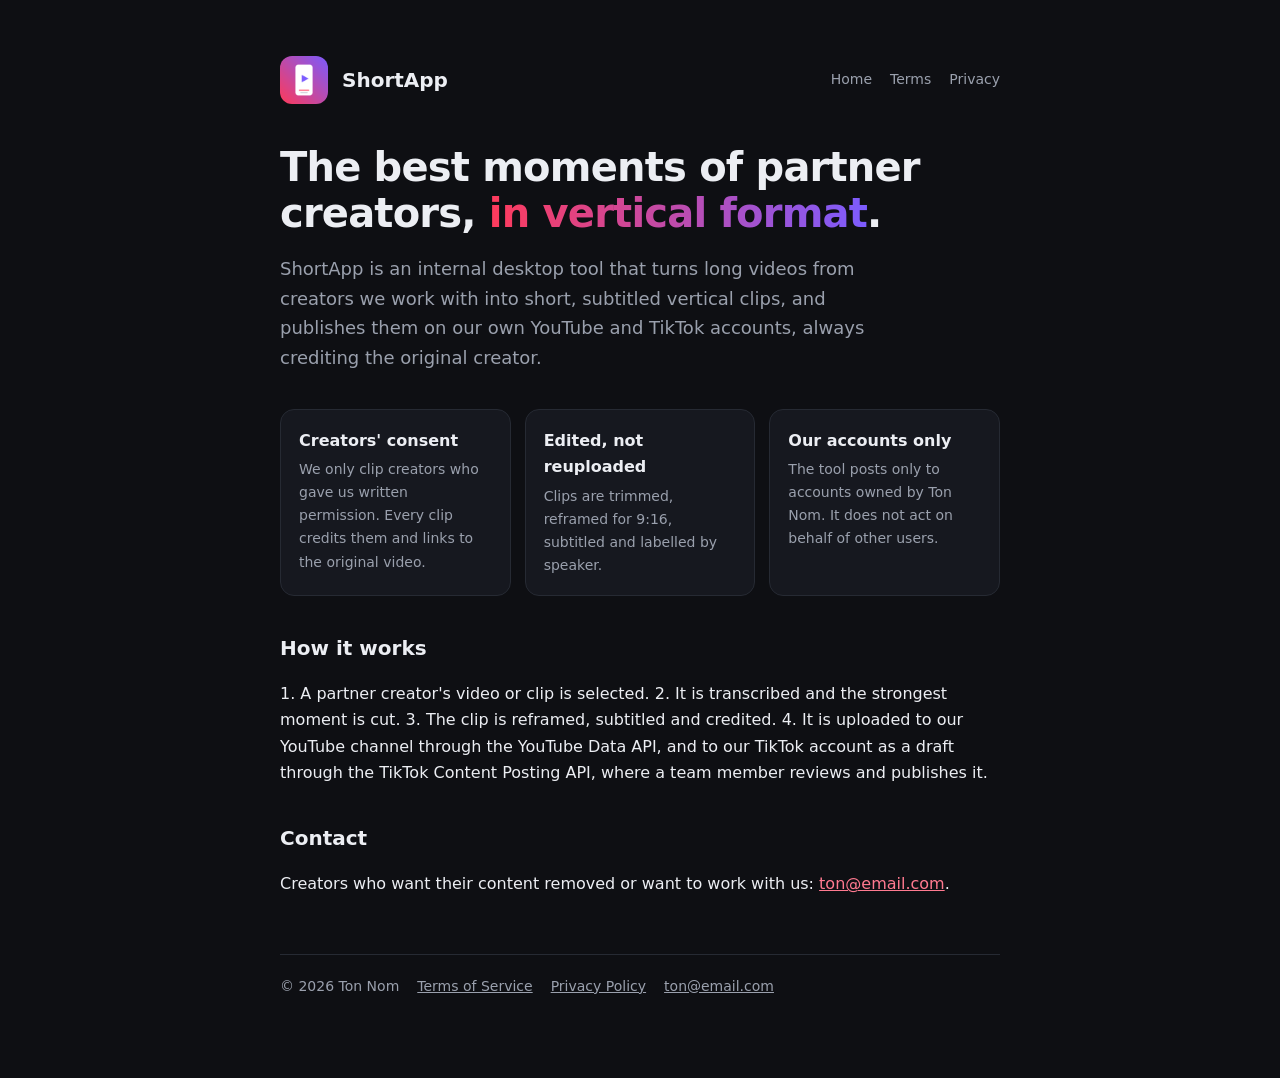
==== index.html @ fb967c8e "Site ShortApp" ====
<!doctype html><html lang="en"><head><meta charset="utf-8"><meta name="viewport" content="width=device-width,initial-scale=1">
<title>ShortApp — short clips from partner creators</title><link rel="icon" href="icon.png"><link rel="stylesheet" href="style.css"></head>
<body><main><header><img src="icon.png" alt=""><span class="name">ShortApp</span><nav><a href="index.html">Home</a><a href="terms.html">Terms</a><a href="privacy.html">Privacy</a></nav></header>
<h1>The best moments of partner creators, <span class="grad">in vertical format</span>.</h1>
<p class="lead">ShortApp is an internal desktop tool that turns long videos from creators we work with into short, subtitled vertical clips, and publishes them on our own YouTube and TikTok accounts, always crediting the original creator.</p>
<div class="cards">
<div class="card"><b>Creators' consent</b><p>We only clip creators who gave us written permission. Every clip credits them and links to the original video.</p></div>
<div class="card"><b>Edited, not reuploaded</b><p>Clips are trimmed, reframed for 9:16, subtitled and labelled by speaker.</p></div>
<div class="card"><b>Our accounts only</b><p>The tool posts only to accounts owned by Ton Nom. It does not act on behalf of other users.</p></div>
</div>
<h2>How it works</h2>
<p>1. A partner creator's video or clip is selected. 2. It is transcribed and the strongest moment is cut. 3. The clip is reframed, subtitled and credited. 4. It is uploaded to our YouTube channel through the YouTube Data API, and to our TikTok account as a draft through the TikTok Content Posting API, where a team member reviews and publishes it.</p>
<h2>Contact</h2><p>Creators who want their content removed or want to work with us: <a href="mailto:ton@email.com">ton@email.com</a>.</p>
<footer><span>© 2026 Ton Nom</span><a href="terms.html">Terms of Service</a><a href="privacy.html">Privacy Policy</a><a href="mailto:ton@email.com">ton@email.com</a></footer></main></body></html>
---- style.css ----
:root{--bg:#0e0f13;--card:#16181f;--text:#eceef3;--muted:#9aa0ad;--accent:#ff3b5c;--accent2:#7c5cff;--line:#262a33}
*{box-sizing:border-box}body{margin:0;background:var(--bg);color:var(--text);font:16px/1.65 Inter,system-ui,-apple-system,Segoe UI,Roboto,sans-serif}
a{color:#ff7a90}main{max-width:760px;margin:0 auto;padding:56px 20px 80px}
header{display:flex;align-items:center;gap:14px;margin-bottom:40px}header img{width:48px;height:48px;border-radius:12px}
header .name{font-weight:700;font-size:20px}nav{margin-left:auto;display:flex;gap:18px;font-size:14px}nav a{color:var(--muted);text-decoration:none}nav a:hover{color:var(--text)}
h1{font-size:40px;line-height:1.15;margin:0 0 16px;letter-spacing:-.02em}h2{font-size:20px;margin:36px 0 8px}
.lead{color:var(--muted);font-size:18px;max-width:600px}.grad{background:linear-gradient(90deg,var(--accent),var(--accent2));-webkit-background-clip:text;background-clip:text;color:transparent}
.cards{display:grid;grid-template-columns:repeat(auto-fit,minmax(200px,1fr));gap:14px;margin:36px 0}
.card{background:var(--card);border:1px solid var(--line);border-radius:14px;padding:18px}.card b{display:block;margin-bottom:4px}.card p{margin:0;color:var(--muted);font-size:14px}
.doc p,.doc li{color:#cfd3dc}.updated{color:var(--muted);font-size:14px}
footer{margin-top:56px;padding-top:20px;border-top:1px solid var(--line);color:var(--muted);font-size:14px;display:flex;gap:18px;flex-wrap:wrap}footer a{color:var(--muted)}
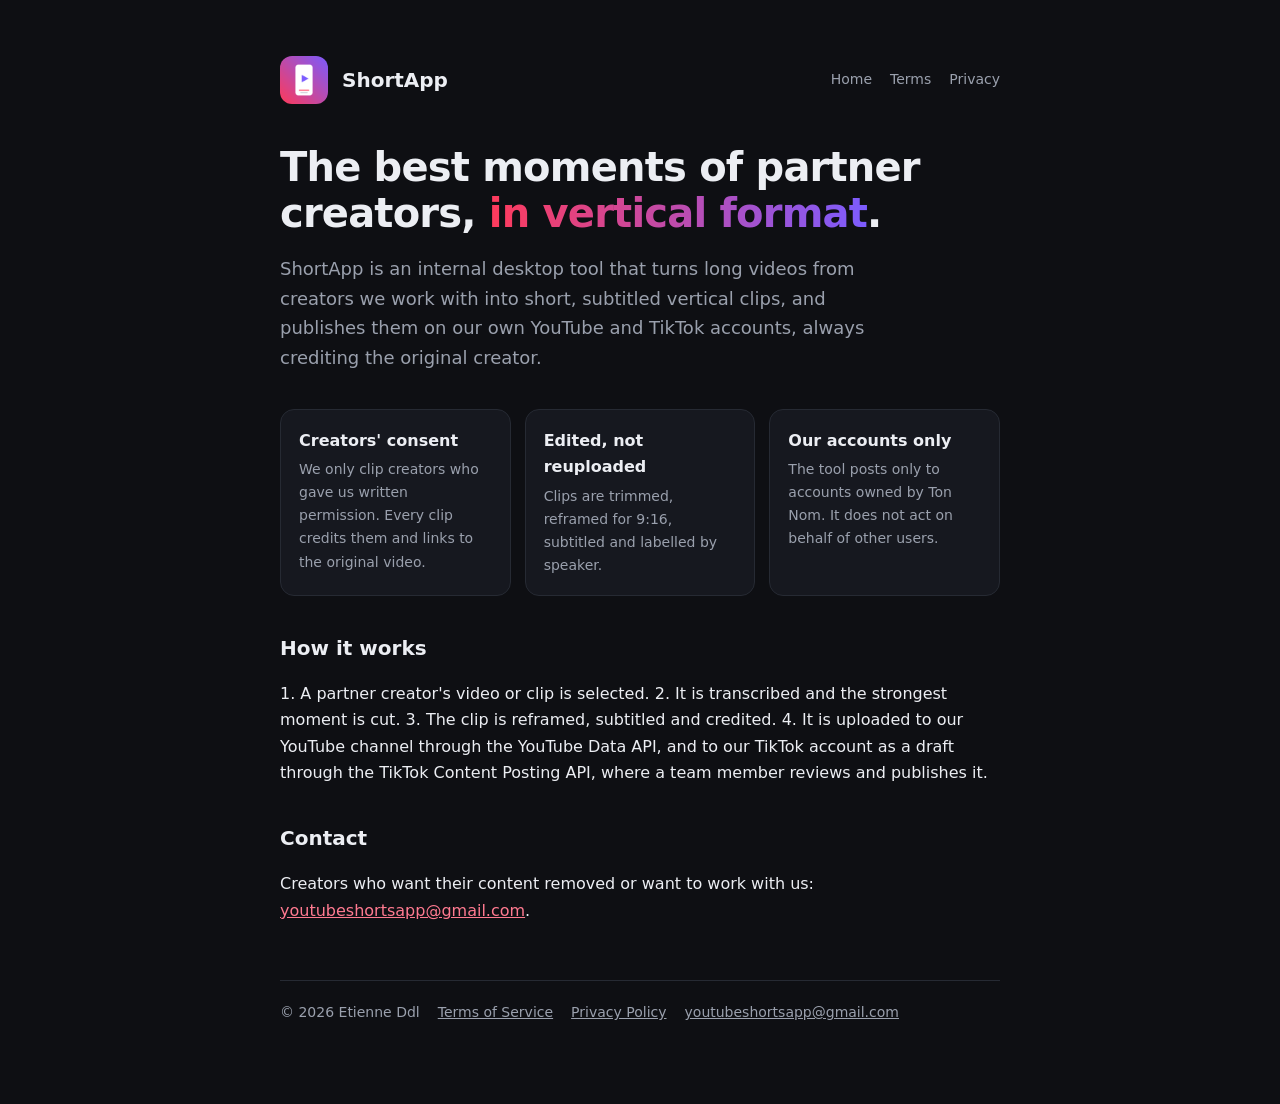
==== commit 65b546e5: "Site ShortApp" ====
--- a/index.html
+++ b/index.html
@@ -10,5 +10,5 @@
 </div>
 <h2>How it works</h2>
 <p>1. A partner creator's video or clip is selected. 2. It is transcribed and the strongest moment is cut. 3. The clip is reframed, subtitled and credited. 4. It is uploaded to our YouTube channel through the YouTube Data API, and to our TikTok account as a draft through the TikTok Content Posting API, where a team member reviews and publishes it.</p>
-<h2>Contact</h2><p>Creators who want their content removed or want to work with us: <a href="mailto:ton@email.com">ton@email.com</a>.</p>
-<footer><span>© 2026 Ton Nom</span><a href="terms.html">Terms of Service</a><a href="privacy.html">Privacy Policy</a><a href="mailto:ton@email.com">ton@email.com</a></footer></main></body></html>
+<h2>Contact</h2><p>Creators who want their content removed or want to work with us: <a href="mailto:youtubeshortsapp@gmail.com">youtubeshortsapp@gmail.com</a>.</p>
+<footer><span>© 2026 Etienne Ddl</span><a href="terms.html">Terms of Service</a><a href="privacy.html">Privacy Policy</a><a href="mailto:youtubeshortsapp@gmail.com">youtubeshortsapp@gmail.com</a></footer></main></body></html>
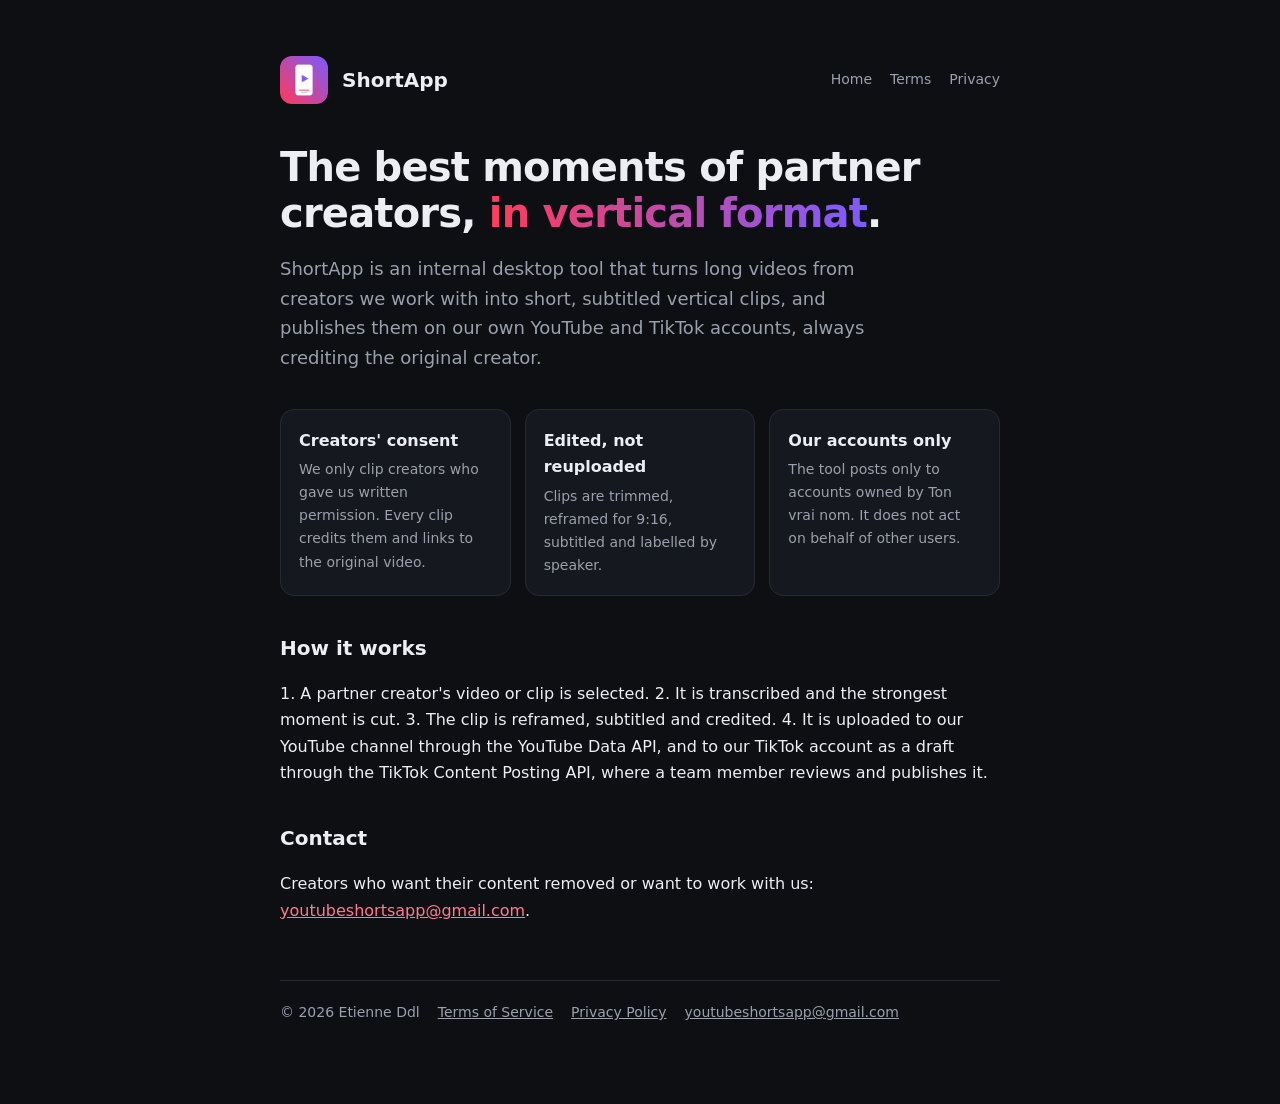
==== commit 39925372: "Coordonnées" ====
--- a/index.html
+++ b/index.html
@@ -6,7 +6,7 @@
 <div class="cards">
 <div class="card"><b>Creators' consent</b><p>We only clip creators who gave us written permission. Every clip credits them and links to the original video.</p></div>
 <div class="card"><b>Edited, not reuploaded</b><p>Clips are trimmed, reframed for 9:16, subtitled and labelled by speaker.</p></div>
-<div class="card"><b>Our accounts only</b><p>The tool posts only to accounts owned by Ton Nom. It does not act on behalf of other users.</p></div>
+<div class="card"><b>Our accounts only</b><p>The tool posts only to accounts owned by Ton vrai nom. It does not act on behalf of other users.</p></div>
 </div>
 <h2>How it works</h2>
 <p>1. A partner creator's video or clip is selected. 2. It is transcribed and the strongest moment is cut. 3. The clip is reframed, subtitled and credited. 4. It is uploaded to our YouTube channel through the YouTube Data API, and to our TikTok account as a draft through the TikTok Content Posting API, where a team member reviews and publishes it.</p>
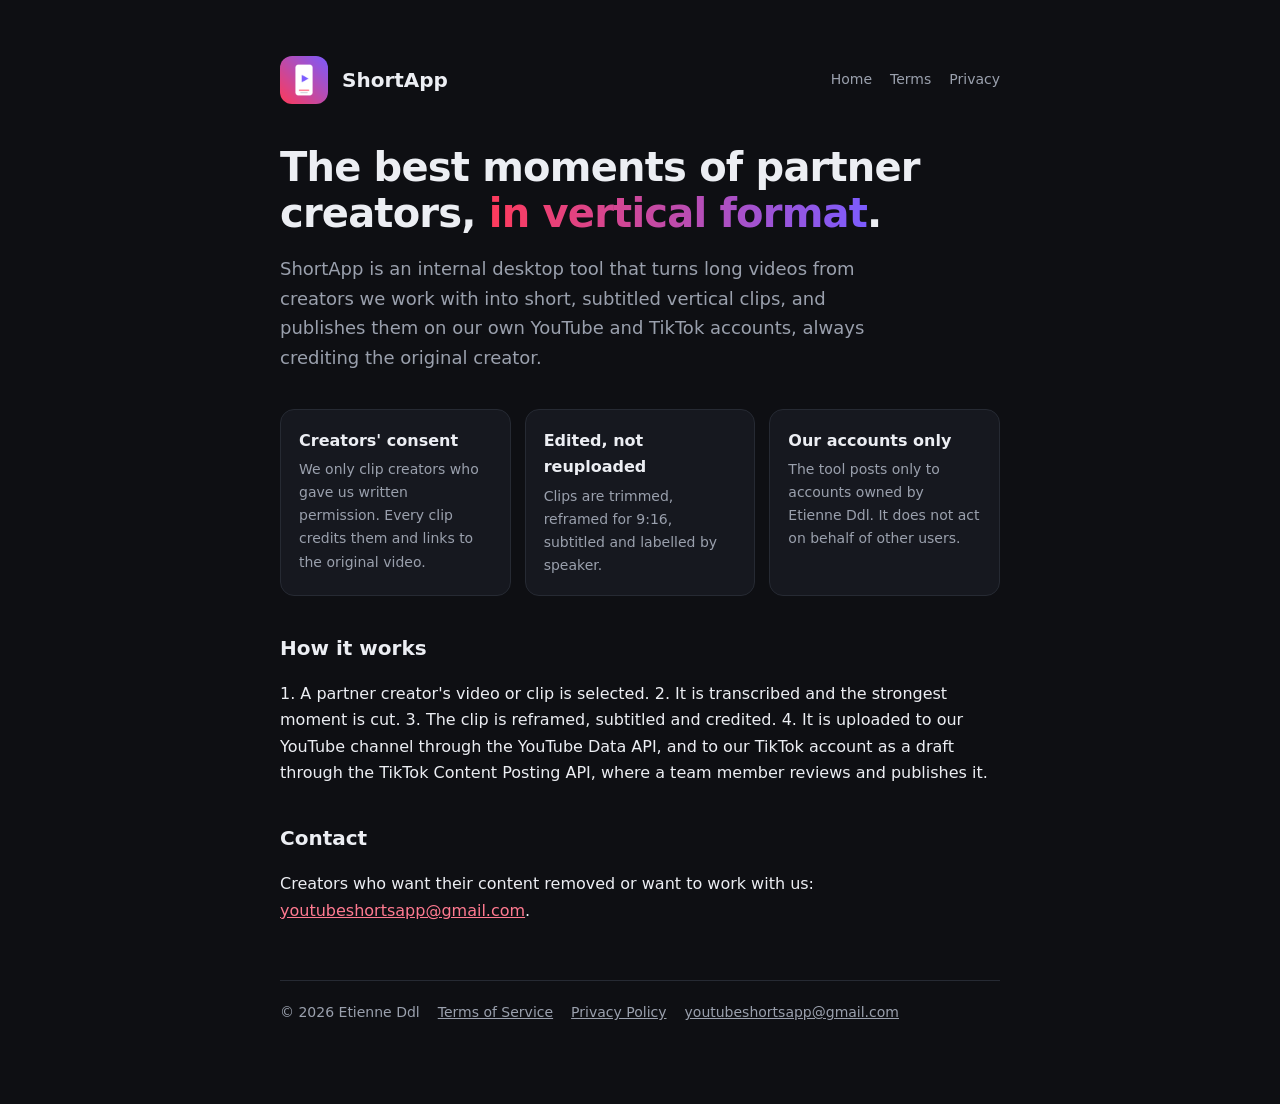
==== commit e373d49b: "Coordonnées" ====
--- a/index.html
+++ b/index.html
@@ -6,7 +6,7 @@
 <div class="cards">
 <div class="card"><b>Creators' consent</b><p>We only clip creators who gave us written permission. Every clip credits them and links to the original video.</p></div>
 <div class="card"><b>Edited, not reuploaded</b><p>Clips are trimmed, reframed for 9:16, subtitled and labelled by speaker.</p></div>
-<div class="card"><b>Our accounts only</b><p>The tool posts only to accounts owned by Ton vrai nom. It does not act on behalf of other users.</p></div>
+<div class="card"><b>Our accounts only</b><p>The tool posts only to accounts owned by Etienne Ddl. It does not act on behalf of other users.</p></div>
 </div>
 <h2>How it works</h2>
 <p>1. A partner creator's video or clip is selected. 2. It is transcribed and the strongest moment is cut. 3. The clip is reframed, subtitled and credited. 4. It is uploaded to our YouTube channel through the YouTube Data API, and to our TikTok account as a draft through the TikTok Content Posting API, where a team member reviews and publishes it.</p>
